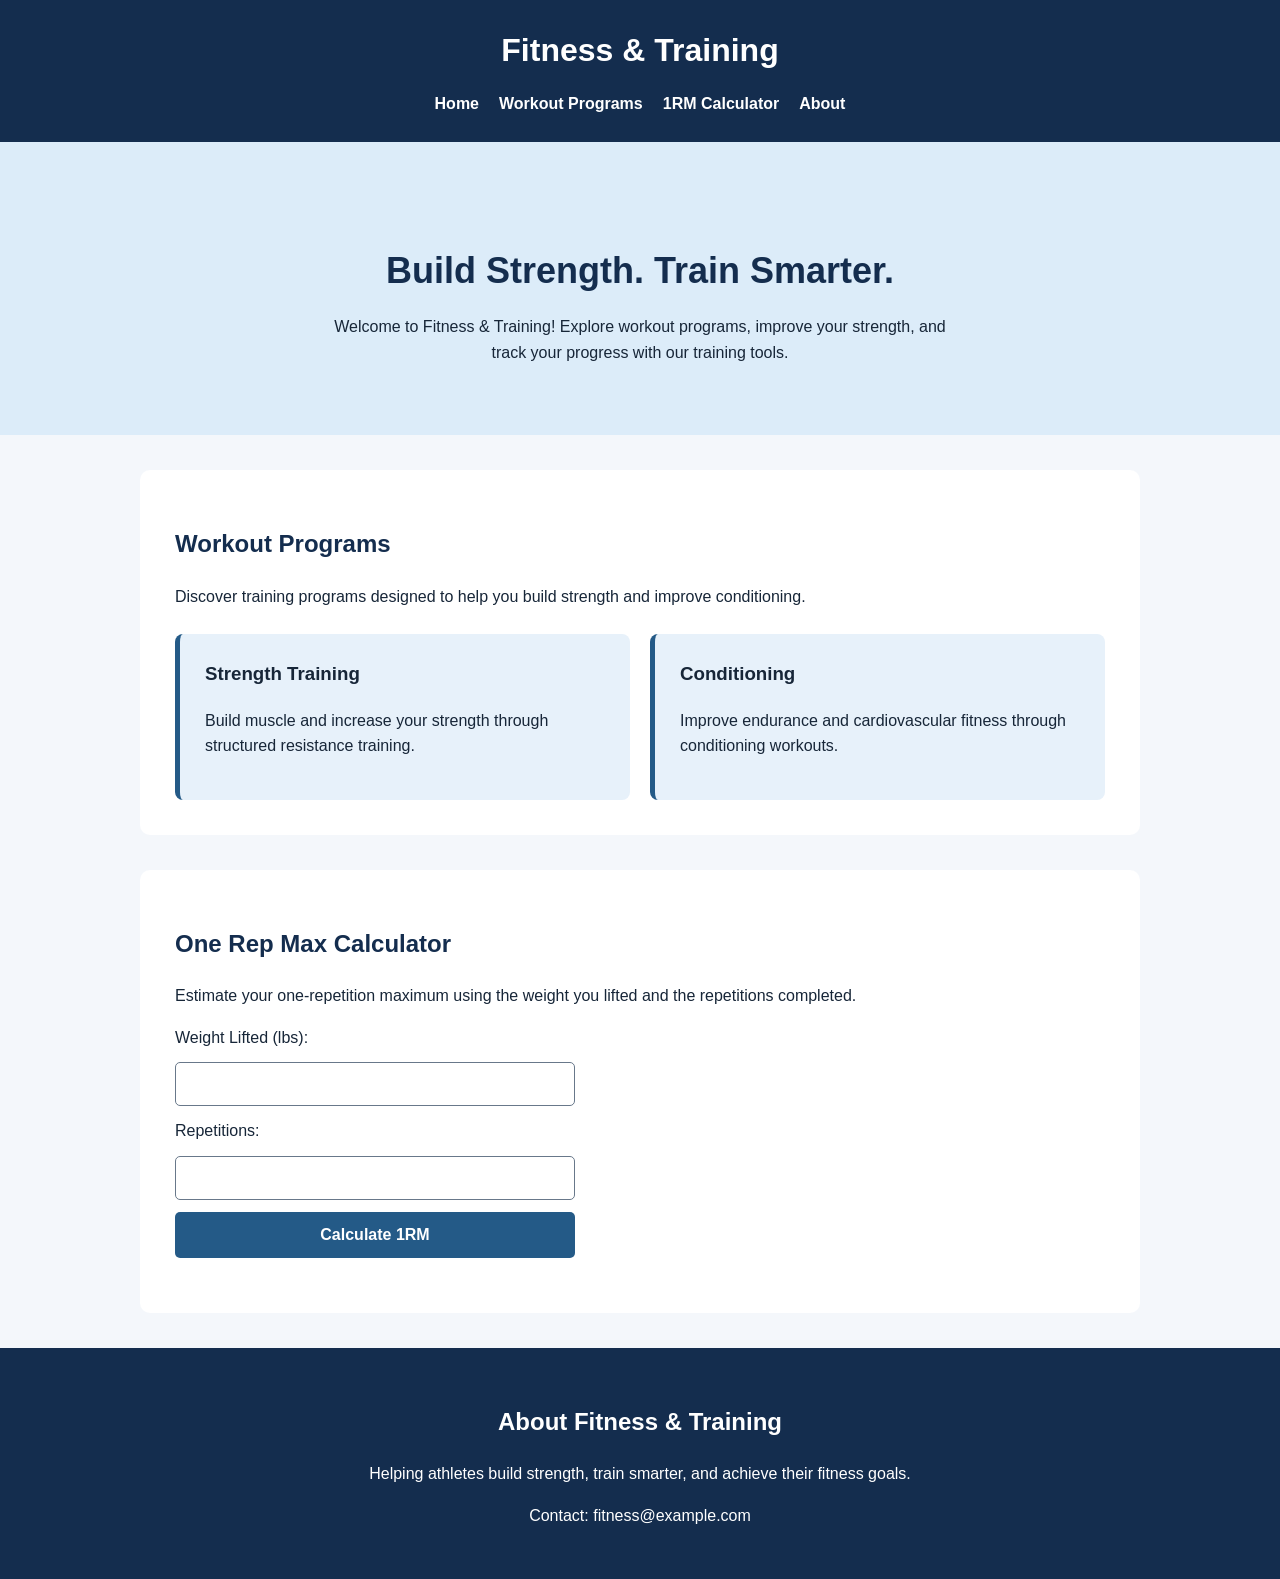
==== index.html @ f873f8db "Create fitness website with 1RM calculator" ====
<!DOCTYPE html>
<html lang="en">
<head>
    <meta charset="UTF-8">
    <meta name="viewport" content="width=device-width, initial-scale=1.0">
    <title>Fitness & Training</title>
    <link rel="stylesheet" href="styles.css">
</head>

<body>
    <!-- Website Header -->
    <header>
        <h1>Fitness & Training</h1>
        <nav aria-label="Main navigation">
            <a href="#home">Home</a>
            <a href="#programs">Workout Programs</a>
            <a href="#calculator">1RM Calculator</a>
            <a href="#about">About</a>
        </nav>
    </header>

    <main>
        <!-- Introduction Section -->
        <section id="home" class="hero">
            <h2>Build Strength. Train Smarter.</h2>
            <p>
                Welcome to Fitness & Training! Explore workout
                programs, improve your strength, and track your
                progress with our training tools.
            </p>
        </section>

        <!-- Workout Programs Section -->
        <section id="programs">
            <h2>Workout Programs</h2>
            <p>
                Discover training programs designed to help
                you build strength and improve conditioning.
            </p>

            <div class="program-container">
                <article class="program-card">
                    <h3>Strength Training</h3>
                    <p>
                        Build muscle and increase your strength
                        through structured resistance training.
                    </p>
                </article>

                <article class="program-card">
                    <h3>Conditioning</h3>
                    <p>
                        Improve endurance and cardiovascular
                        fitness through conditioning workouts.
                    </p>
                </article>
            </div>
        </section>

        <!-- 1RM Calculator Section -->
        <section id="calculator">
            <h2>One Rep Max Calculator</h2>
            <p>
                Estimate your one-repetition maximum using
                the weight you lifted and the repetitions completed.
            </p>

            <form id="rm-form">
                <label for="weight">Weight Lifted (lbs):</label>
                <input type="number" id="weight"
                       name="weight" min="1" required>

                <label for="reps">Repetitions:</label>
                <input type="number" id="reps"
                       name="reps" min="1" max="30" required>

                <button type="submit">Calculate 1RM</button>
            </form>

            <p id="result" role="status" aria-live="polite"></p>
        </section>
    </main>

    <!-- Footer -->
    <footer id="about">
        <h2>About Fitness & Training</h2>
        <p>
            Helping athletes build strength, train smarter,
            and achieve their fitness goals.
        </p>
        <p>Contact: fitness@example.com</p>
    </footer>
    <script src="script.js"></script>
</body>
</html>
---- styles.css ----
/* General Website Styling */
* {
    box-sizing: border-box;
}

html {
    scroll-behavior: smooth;
}

body {
    margin: 0;
    font-family: Arial, Helvetica, sans-serif;
    background-color: #f4f7fb;
    color: #172638;
    line-height: 1.6;
}

/* Header and Navigation */
header {
    background-color: #142d4e;
    color: white;
    padding: 25px;
    text-align: center;
}

header h1 {
    margin: 0 0 15px;
    font-size: 32px;
}

nav {
    display: flex;
    justify-content: center;
    flex-wrap: wrap;
    gap: 20px;
}

nav a {
    color: white;
    text-decoration: none;
    font-weight: bold;
}

nav a:hover {
    text-decoration: underline;
}

/* Introduction Section */
.hero {
    background-color: #dcecf9;
    text-align: center;
    padding: 70px 20px;
}

.hero h2 {
    font-size: 36px;
    margin-bottom: 15px;
}

.hero p {
    max-width: 650px;
    margin: auto;
}

/* General Sections */
main section:not(.hero) {
    max-width: 1000px;
    margin: 35px auto;
    padding: 35px;
    background-color: white;
    border-radius: 10px;
}

section h2 {
    color: #142d4e;
}

/* Workout Program Cards */
.program-container {
    display: flex;
    gap: 20px;
    margin-top: 25px;
}

.program-card {
    flex: 1;
    background-color: #e7f1fa;
    padding: 25px;
    border-radius: 8px;
    border-left: 5px solid #245a87;
}

.program-card h3 {
    margin-top: 0;
}

/* Calculator */
#rm-form {
    display: flex;
    flex-direction: column;
    gap: 12px;
    max-width: 400px;
}

input {
    padding: 12px;
    border: 1px solid #68788a;
    border-radius: 5px;
    font-size: 16px;
}

button {
    background-color: #245a87;
    color: white;
    border: none;
    padding: 14px;
    border-radius: 5px;
    font-size: 16px;
    font-weight: bold;
    cursor: pointer;
}

button:hover {
    background-color: #173e61;
}

/* Keyboard Accessibility */
a:focus-visible,
button:focus-visible,
input:focus-visible {
    outline: 3px solid #e49b28;
    outline-offset: 3px;
}

#result {
    font-size: 20px;
    font-weight: bold;
    color: #142d4e;
}

/* Footer */
footer {
    background-color: #142d4e;
    color: white;
    text-align: center;
    padding: 35px 20px;
}

footer h2 {
    color: white;
}

/* Mobile Responsiveness */
@media (max-width: 600px) {
    .hero h2 {
        font-size: 28px;
    }

    .program-container {
        flex-direction: column;
    }

    main section:not(.hero) {
        margin: 20px 12px;
        padding: 20px;
    }

    nav {
        gap: 12px;
    }
}

/* Reduced Motion Accessibility */
@media (prefers-reduced-motion: reduce) {
    html {
        scroll-behavior: auto;
    }
}
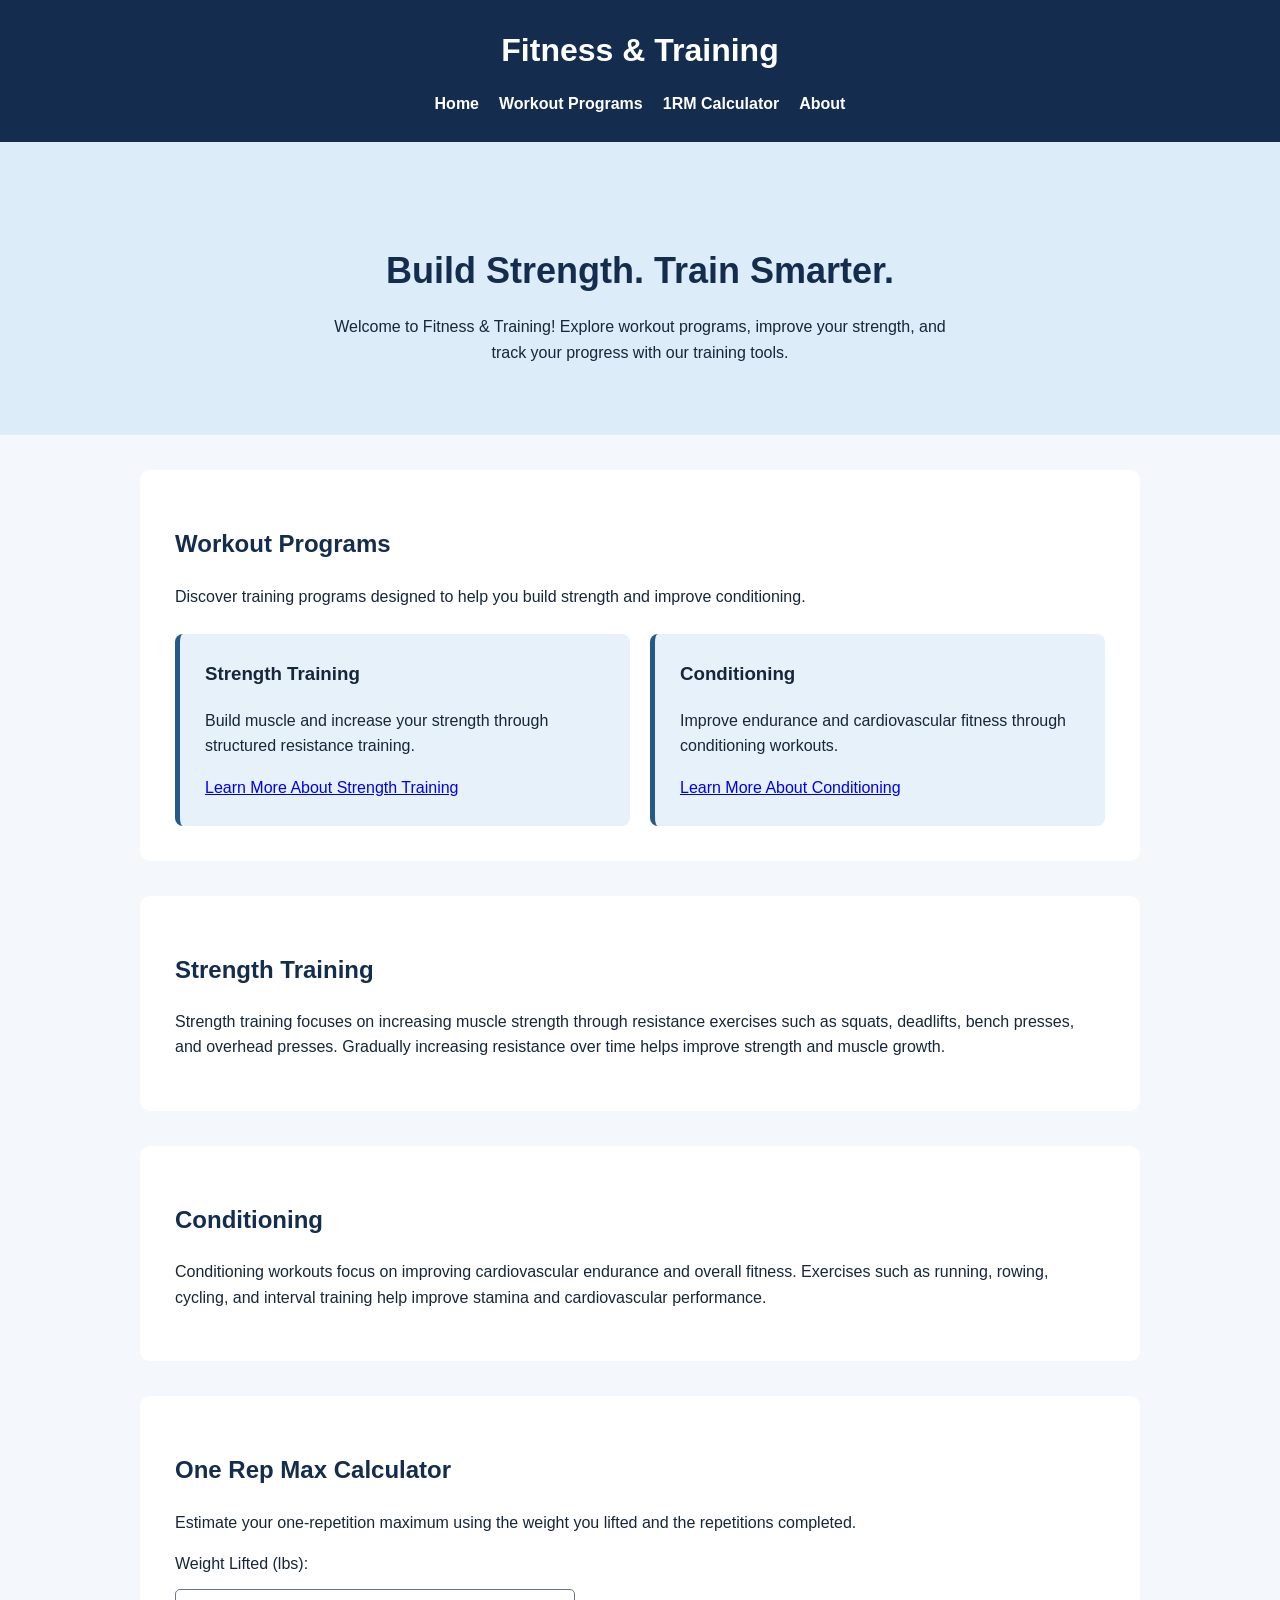
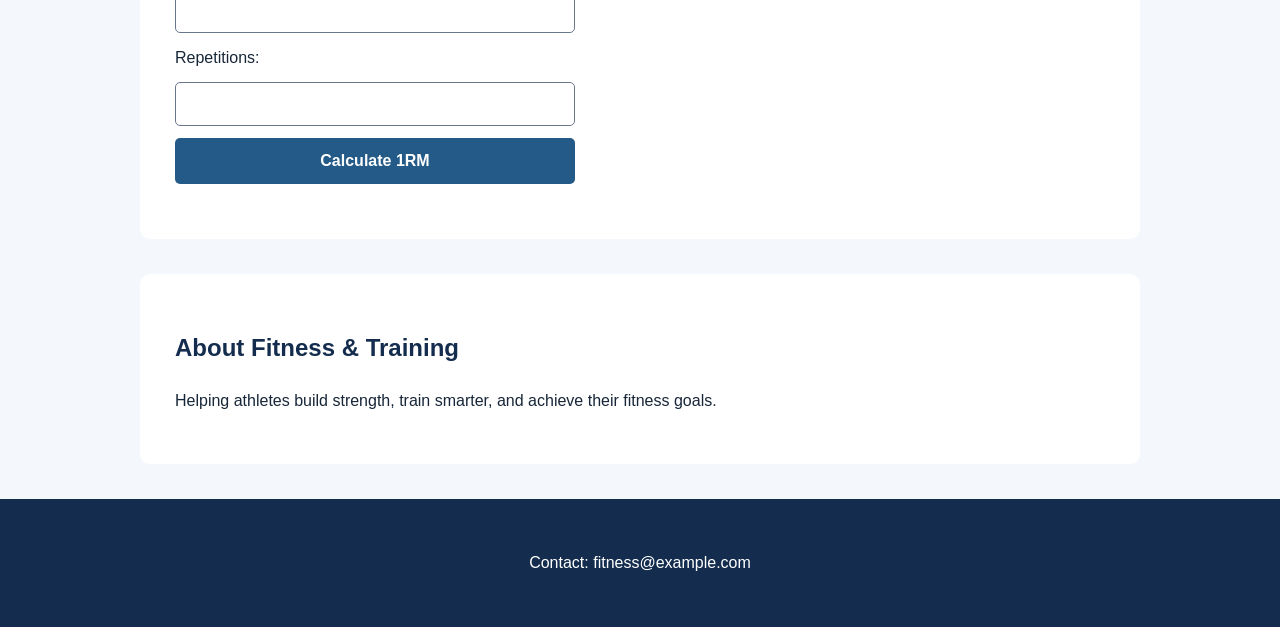
==== commit 50407e5c: "Add workout descriptions and move About section" ====
--- a/index.html
+++ b/index.html
@@ -46,6 +46,9 @@
                         Build muscle and increase your strength
                         through structured resistance training.
                     </p>
+                    <a href="#strength-description">
+                        Learn More About Strength Training
+                    </a>
                 </article>
 
                 <article class="program-card">
@@ -54,8 +57,34 @@
                         Improve endurance and cardiovascular
                         fitness through conditioning workouts.
                     </p>
+                    <a href="#conditioning-description">
+                        Learn More About Conditioning
+                    </a>
                 </article>
             </div>
+        </section>
+
+        <!-- Workout Descriptions -->
+        <section id="strength-description">
+            <h2>Strength Training</h2>
+            <p>
+                Strength training focuses on increasing muscle
+                strength through resistance exercises such as
+                squats, deadlifts, bench presses, and overhead
+                presses. Gradually increasing resistance over
+                time helps improve strength and muscle growth.
+            </p>
+        </section>
+
+        <section id="conditioning-description">
+            <h2>Conditioning</h2>
+            <p>
+                Conditioning workouts focus on improving
+                cardiovascular endurance and overall fitness.
+                Exercises such as running, rowing, cycling,
+                and interval training help improve stamina
+                and cardiovascular performance.
+            </p>
         </section>
 
         <!-- 1RM Calculator Section -->
@@ -80,17 +109,22 @@
 
             <p id="result" role="status" aria-live="polite"></p>
         </section>
+
+        <!-- About Section -->
+        <section id="about">
+            <h2>About Fitness & Training</h2>
+            <p>
+                Helping athletes build strength, train smarter,
+                and achieve their fitness goals.
+            </p>
+        </section>
     </main>
 
     <!-- Footer -->
-    <footer id="about">
-        <h2>About Fitness & Training</h2>
-        <p>
-            Helping athletes build strength, train smarter,
-            and achieve their fitness goals.
-        </p>
+    <footer>
         <p>Contact: fitness@example.com</p>
     </footer>
+
     <script src="script.js"></script>
 </body>
 </html>
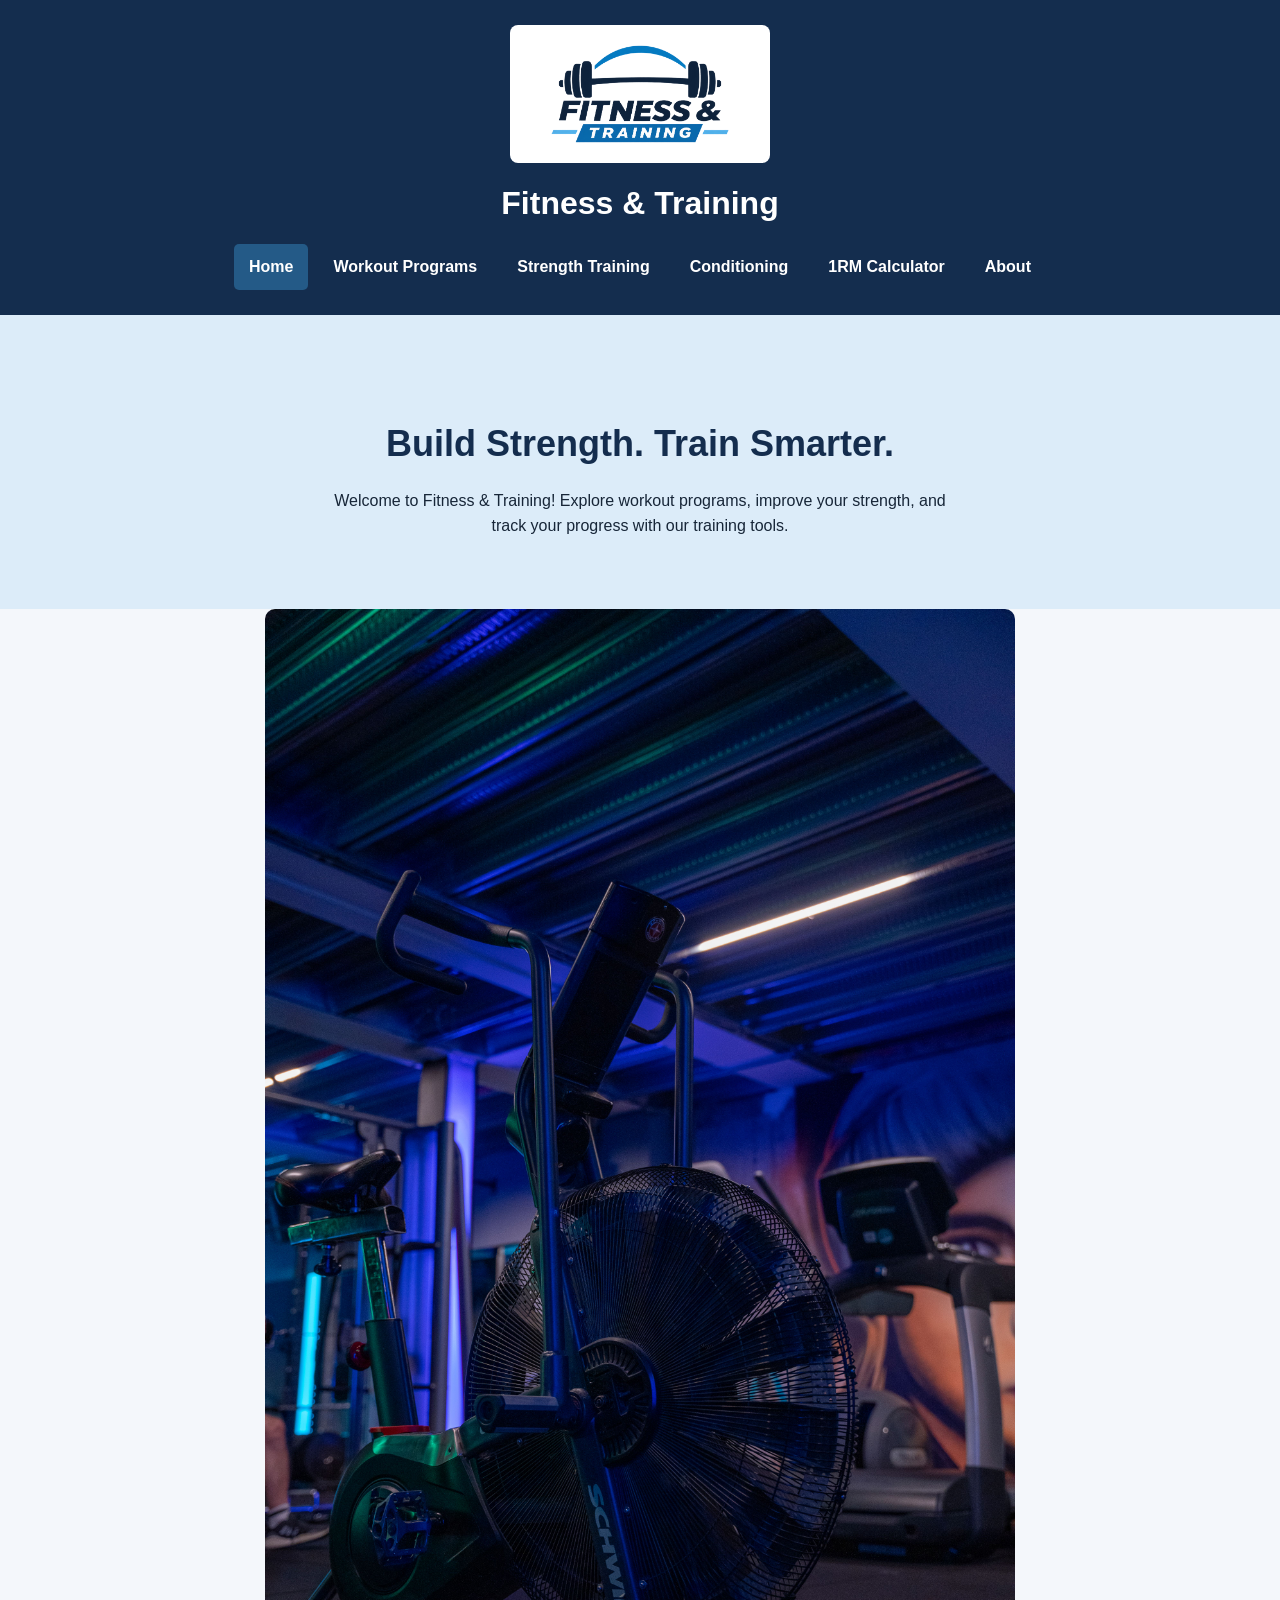
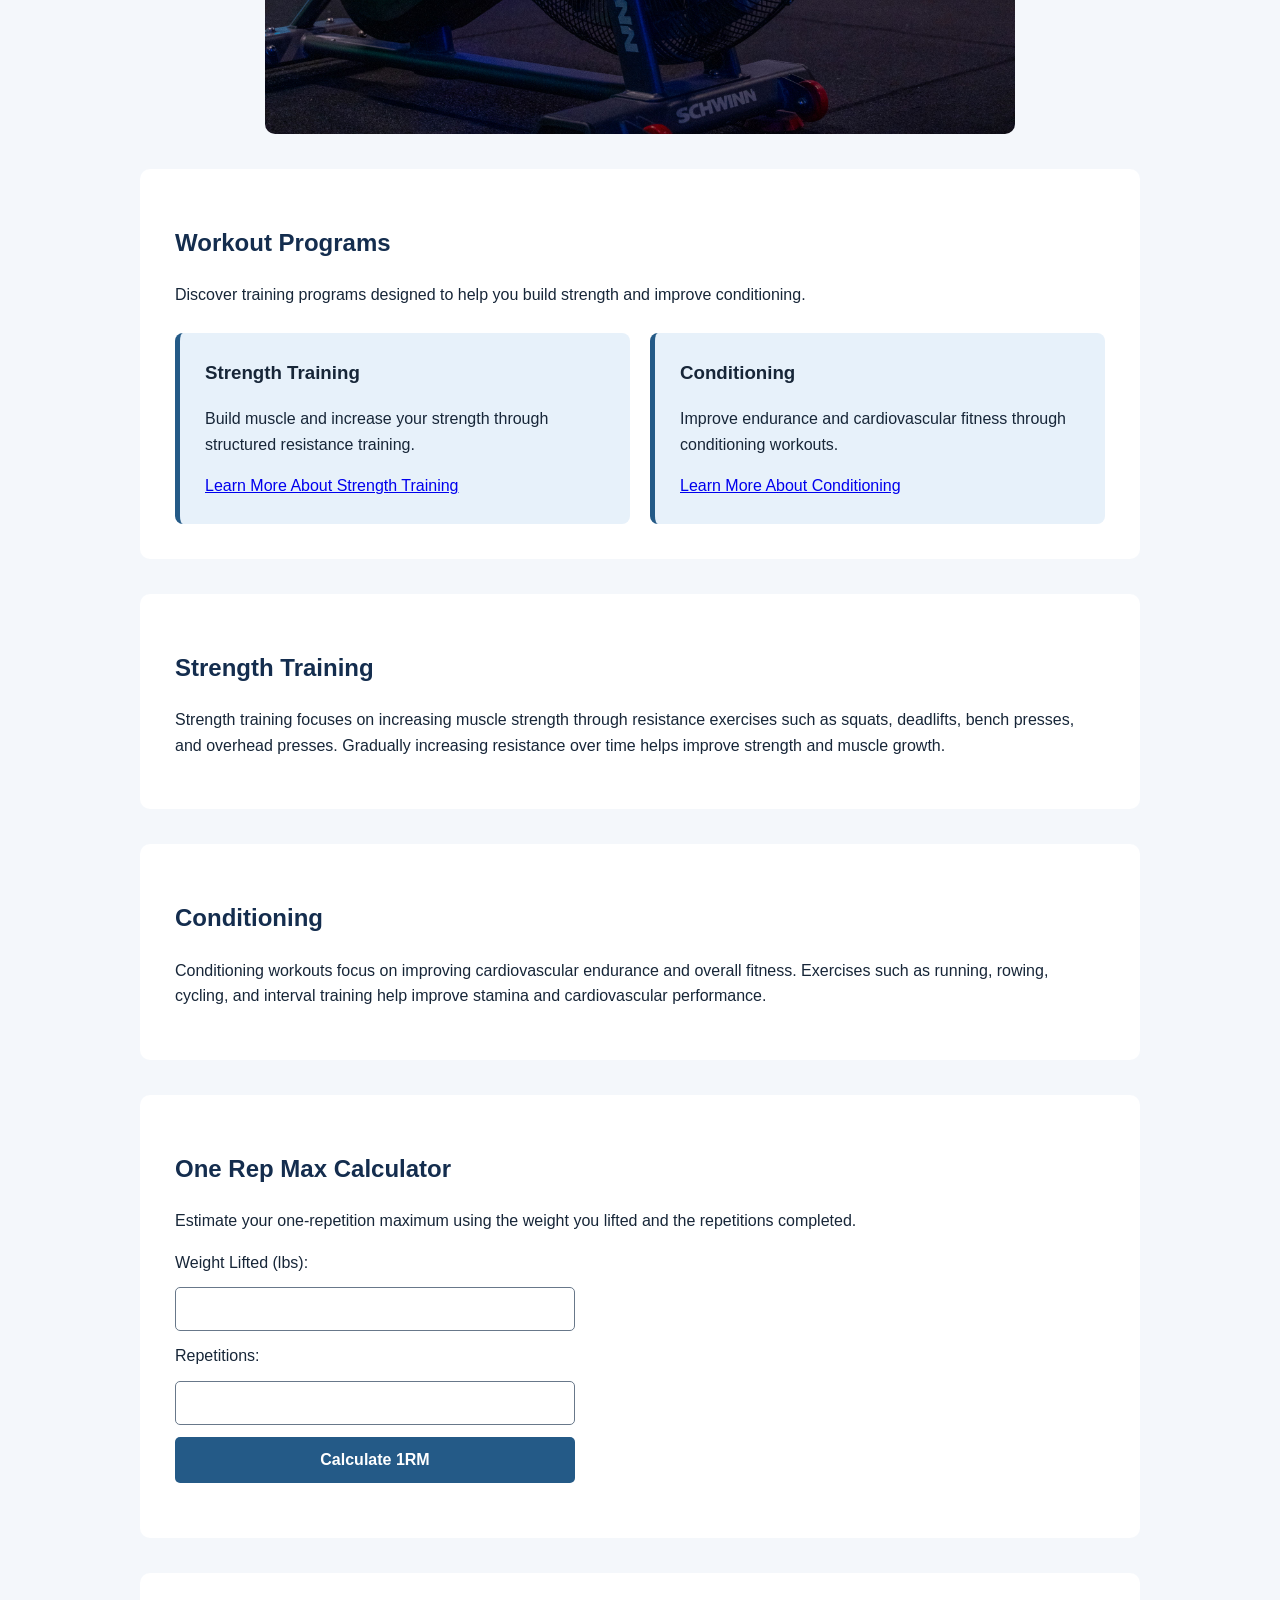
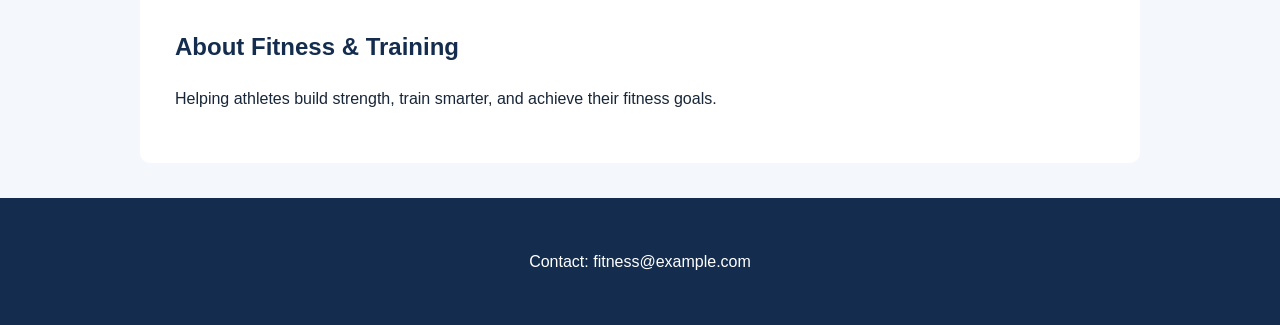
==== commit ca2a5b8c: "Complete fitness website with multiple pages and responsive design" ====
--- a/index.html
+++ b/index.html
@@ -1,24 +1,40 @@
-
 <!DOCTYPE html>
 <html lang="en">
+
+
 <head>
     <meta charset="UTF-8">
+
     <meta name="viewport" content="width=device-width, initial-scale=1.0">
-    <title>Fitness & Training</title>
+
+    <meta name="description" content="Explore strength training and conditioning
+          workouts, compare fitness programs, and estimate
+          your one-rep max with our free calculator.">
+
+    <title>Fitness & Training | Workouts and 1RM Calculator</title>
+
     <link rel="stylesheet" href="styles.css">
 </head>
+
+
 
 <body>
     <!-- Website Header -->
     <header>
+        <img src="images/logo.png" alt="Fitness & Training logo featuring a barbell" class="site-logo">
         <h1>Fitness & Training</h1>
+
         <nav aria-label="Main navigation">
-            <a href="#home">Home</a>
-            <a href="#programs">Workout Programs</a>
+            <a href="index.html" aria-current="page">Home</a>
+            <a href="programs.html">Workout Programs</a>
+            <a href="strength.html">Strength Training</a>
+            <a href="conditioning.html">Conditioning</a>
             <a href="#calculator">1RM Calculator</a>
-            <a href="#about">About</a>
+            <a href="about.html">About</a>
         </nav>
     </header>
+
+
 
     <main>
         <!-- Introduction Section -->
@@ -31,6 +47,15 @@
             </p>
         </section>
 
+
+
+        <!-- Homepage Fitness Photo -->
+        <div class="photo-section">
+            <img src="images/training.jpg" alt="Fitness equipment arranged in a gym" class="workout-image"
+                loading="lazy">
+        </div>
+
+
         <!-- Workout Programs Section -->
         <section id="programs">
             <h2>Workout Programs</h2>
@@ -39,6 +64,7 @@
                 you build strength and improve conditioning.
             </p>
 
+
             <div class="program-container">
                 <article class="program-card">
                     <h3>Strength Training</h3>
@@ -46,7 +72,7 @@
                         Build muscle and increase your strength
                         through structured resistance training.
                     </p>
-                    <a href="#strength-description">
+                    <a href="strength.html">
                         Learn More About Strength Training
                     </a>
                 </article>
@@ -57,11 +83,12 @@
                         Improve endurance and cardiovascular
                         fitness through conditioning workouts.
                     </p>
-                    <a href="#conditioning-description">
+                    <a href="conditioning.html">
                         Learn More About Conditioning
                     </a>
                 </article>
             </div>
+
         </section>
 
         <!-- Workout Descriptions -->
@@ -97,12 +124,10 @@
 
             <form id="rm-form">
                 <label for="weight">Weight Lifted (lbs):</label>
-                <input type="number" id="weight"
-                       name="weight" min="1" required>
+                <input type="number" id="weight" name="weight" min="1" required>
 
                 <label for="reps">Repetitions:</label>
-                <input type="number" id="reps"
-                       name="reps" min="1" max="30" required>
+                <input type="number" id="reps" name="reps" min="1" max="30" required>
 
                 <button type="submit">Calculate 1RM</button>
             </form>
@@ -127,4 +152,5 @@
 
     <script src="script.js"></script>
 </body>
-</html>
+
+</html>
--- a/styles.css
+++ b/styles.css
@@ -1,4 +1,3 @@
-
 /* General Website Styling */
 * {
     box-sizing: border-box;
@@ -29,22 +28,36 @@
     font-size: 32px;
 }
 
+
+/* Navigation */
 nav {
     display: flex;
     justify-content: center;
     flex-wrap: wrap;
-    gap: 20px;
+    gap: 10px;
 }
 
 nav a {
+    display: inline-flex;
+    align-items: center;
+    justify-content: center;
+    min-height: 46px;
+    padding: 10px 15px;
     color: white;
     text-decoration: none;
     font-weight: bold;
+    border-radius: 5px;
 }
 
 nav a:hover {
+    background-color: #245a87;
     text-decoration: underline;
 }
+
+nav a[aria-current="page"] {
+    background-color: #245a87;
+}
+
 
 /* Introduction Section */
 .hero {
@@ -166,8 +179,30 @@
         padding: 20px;
     }
 
+
+    /* Mobile Navigation Improvements */
     nav {
-        gap: 12px;
+        gap: 8px;
+    }
+
+    nav a {
+        flex: 1 1 140px;
+        min-height: 46px;
+        text-align: center;
+        padding: 12px;
+    }
+
+    header {
+        padding: 20px 12px;
+    }
+
+    header h1 {
+        font-size: 26px;
+    }
+
+
+    .site-logo {
+        max-width: 200px;
     }
 }
 
@@ -177,3 +212,69 @@
         scroll-behavior: auto;
     }
 }
+
+
+
+/* Workout Comparison Table */
+.table-container {
+    width: 100%;
+    overflow-x: auto;
+}
+
+table {
+    width: 100%;
+    border-collapse: collapse;
+    margin-top: 20px;
+}
+
+table caption {
+    font-weight: bold;
+    font-size: 18px;
+    margin-bottom: 12px;
+    color: #142d4e;
+}
+
+th,
+td {
+    border: 1px solid #c4d2df;
+    padding: 12px;
+    text-align: left;
+}
+
+thead {
+    background-color: #142d4e;
+    color: white;
+}
+
+tbody tr:nth-child(even) {
+    background-color: #e7f1fa;
+}
+
+
+/* Fitness Website Images */
+.photo-section {
+    text-align: center;
+}
+
+.workout-image {
+    display: block;
+    width: 100%;
+    max-width: 750px;
+    height: auto;
+    margin: 0 auto;
+    border-radius: 10px;
+    object-fit: cover;
+}
+
+
+/* Website Logo */
+.site-logo {
+    display: block;
+    width: 100%;
+    max-width: 260px;
+    height: auto;
+    margin: 0 auto 15px;
+    background-color: white;
+    border-radius: 8px;
+    padding: 8px;
+}
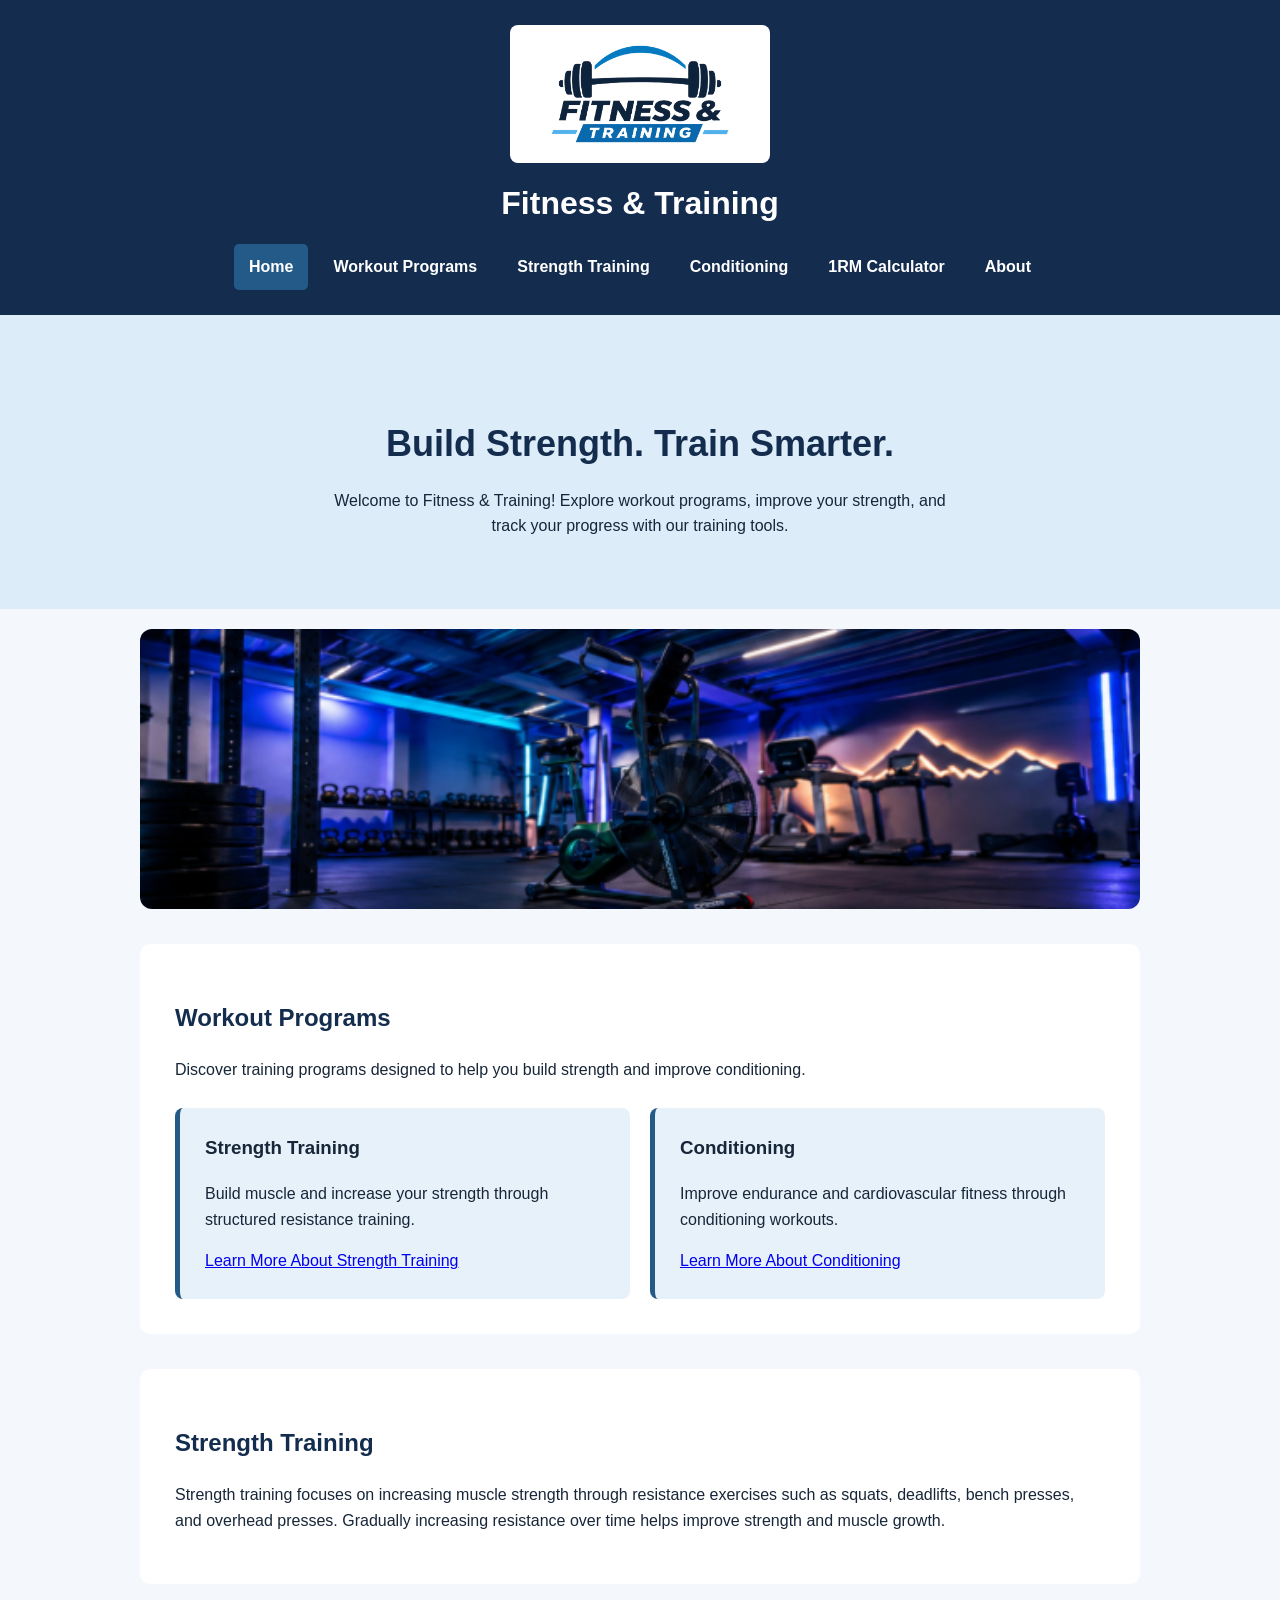
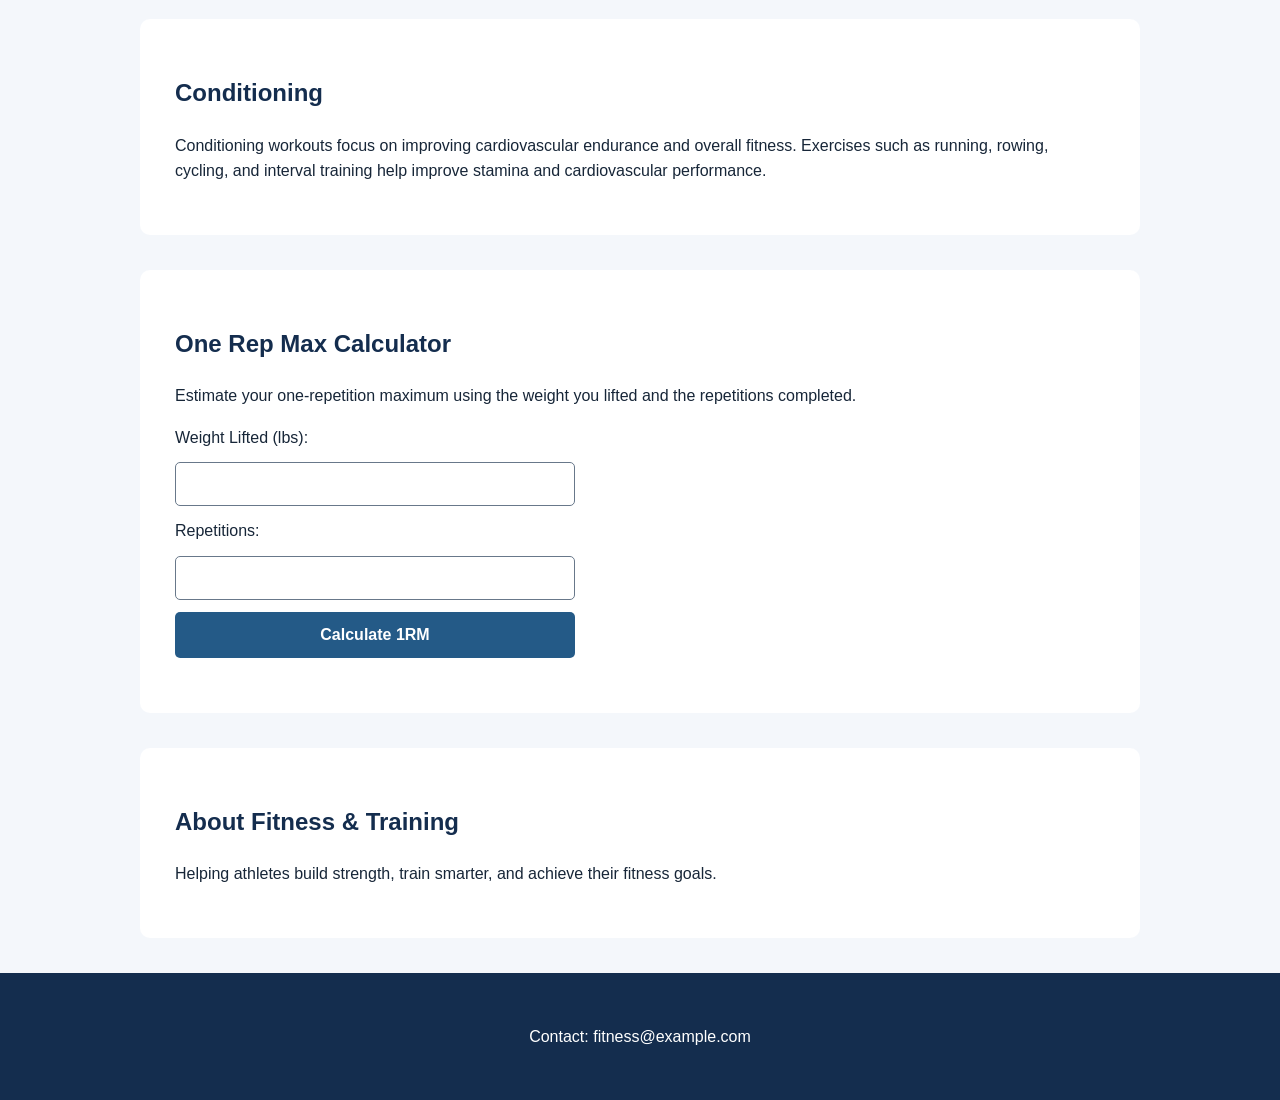
==== commit cb21f79f: "Update homepage gym photo and styling" ====
--- a/index.html
+++ b/index.html
@@ -49,9 +49,11 @@
 
 
 
+
         <!-- Homepage Fitness Photo -->
         <div class="photo-section">
-            <img src="images/training.jpg" alt="Fitness equipment arranged in a gym" class="workout-image"
+            <img src="images/images/training-wide.png"
+                alt="Modern gym with blue lighting, an air bike, and strength training equipment" class="workout-image"
                 loading="lazy">
         </div>
 
--- a/styles.css
+++ b/styles.css
@@ -251,20 +251,45 @@
 }
 
 
+
 /* Fitness Website Images */
 .photo-section {
     text-align: center;
+    margin: 20px auto;
 }
 
 .workout-image {
     display: block;
     width: 100%;
-    max-width: 750px;
-    height: auto;
+    max-width: 550px;
+    height: 280px;
     margin: 0 auto;
     border-radius: 10px;
     object-fit: cover;
 }
+
+
+
+
+/* Homepage Wide Gym Photo */
+img[src="images/images/training-wide.png"] {
+    display: block;
+    width: 100%;
+    max-width: 1000px;
+    height: 280px;
+    object-fit: cover;
+    object-position: center;
+    border-radius: 12px;
+    margin: 0 auto;
+}
+
+
+
+/* Adjust Strength Training Photo */
+img[src="images/strength.jpg"] {
+    object-position: center 20%;
+}
+
 
 
 /* Website Logo */
